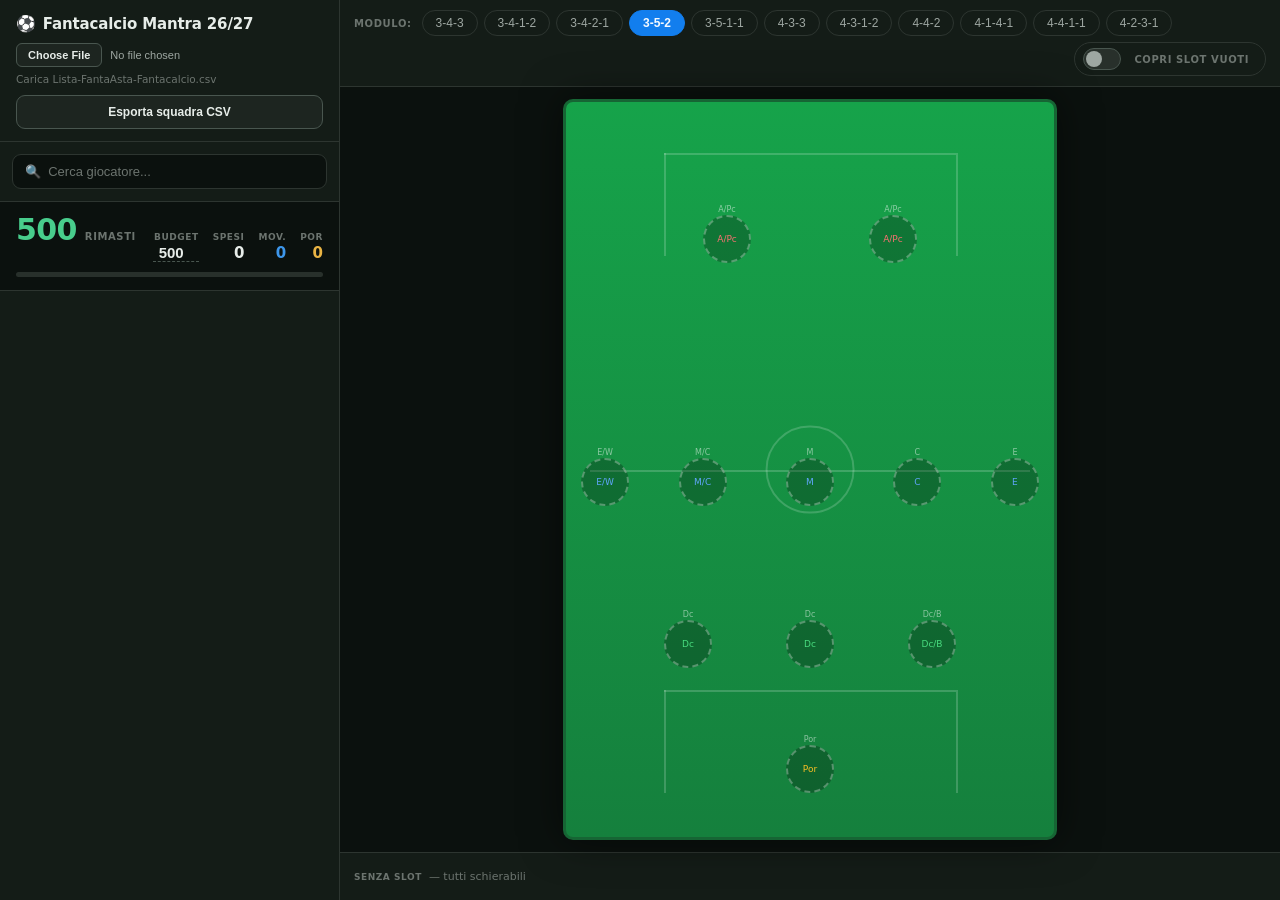
==== index.html @ 02f34074 "Sposta la webapp nella root per GitHub Pages Pages "Deploy from branch" consente solo /root o /docs:" ====
<!DOCTYPE html>
<html lang="it">
<head>
<meta charset="UTF-8">
<meta name="viewport" content="width=device-width, initial-scale=1.0">
<title>Fantacalcio Mantra 26/27</title>
<script src="js/papaparse.min.js"></script>
<link rel="stylesheet" href="styles.css">
</head>
<body>

<!-- ════════════════════ LEFT ════════════════════ -->
<div id="left">
  <div id="left-header">
    <h1>Fantacalcio Mantra 26/27</h1>
    <input type="file" id="file-input" accept=".csv">
    <div id="file-status">Carica Lista-FantaAsta-Fantacalcio.csv</div>
    <button id="export-btn">Esporta squadra CSV</button>
  </div>

  <div id="search-area">
    <input type="text" id="search-input" placeholder="🔍  Cerca giocatore..." autocomplete="off">
    <div id="search-results"></div>
  </div>

  <div id="budget-bar">
    <div id="budget-top">
      <div id="budget-main">
        <div class="bud-val" id="rem-val">500</div>
        <div class="bud-lbl">Rimasti</div>
      </div>
      <div id="budget-side">
        <label class="bud-mini" title="Budget totale (modificabile)">
          <span class="bud-lbl">Budget</span>
          <span class="bud-val"><input id="budget-input" type="number" value="500"></span>
        </label>
        <div class="bud-mini">
          <span class="bud-lbl">Spesi</span>
          <span class="bud-val" id="spent-val">0</span>
        </div>
        <div class="bud-mini" title="Giocatori di movimento">
          <span class="bud-lbl">Mov.</span>
          <span class="bud-val" id="mov-val">0</span>
        </div>
        <div class="bud-mini" title="Portieri">
          <span class="bud-lbl">Por</span>
          <span class="bud-val" id="gk-val">0</span>
        </div>
      </div>
    </div>
    <div id="budget-track"><div id="budget-fill"></div></div>
  </div>

  <div id="roster-list"></div>
  <div id="left-resizer" title="Trascina per allargare"></div>
</div>

<!-- ════════════════════ RIGHT ════════════════════ -->
<div id="right">
  <div id="controls">
    <span>MODULO:</span>
    <button class="fb" data-f="3-4-3">3-4-3</button>
    <button class="fb" data-f="3-4-1-2">3-4-1-2</button>
    <button class="fb" data-f="3-4-2-1">3-4-2-1</button>
    <button class="fb active" data-f="3-5-2">3-5-2</button>
    <button class="fb" data-f="3-5-1-1">3-5-1-1</button>
    <button class="fb" data-f="4-3-3">4-3-3</button>
    <button class="fb" data-f="4-3-1-2">4-3-1-2</button>
    <button class="fb" data-f="4-4-2">4-4-2</button>
    <button class="fb" data-f="4-1-4-1">4-1-4-1</button>
    <button class="fb" data-f="4-4-1-1">4-4-1-1</button>
    <button class="fb" data-f="4-2-3-1">4-2-3-1</button>
    <label id="pf-toggle" title="Se attivo, i polivalenti vengono tirati avanti per riempire slot offensivi vuoti. Se spento, ognuno resta nel ruolo più difensivo possibile.">
      <input type="checkbox" id="pf-check">
      <span class="pf-switch"></span>
      <span class="pf-text">Copri slot vuoti</span>
    </label>
  </div>
  <div id="pitch-wrap"><div id="pitch"></div></div>
  <div id="bench"><span id="bench-lbl">PANCHINA</span></div>
</div>

<!-- ════════════════════ MODAL ════════════════════ -->
<div id="modal">
  <div id="modal-box">
    <div id="modal-title"></div>
    <div id="modal-sub"></div>
    <div id="modal-stats"></div>
    <input id="price-input" type="number" min="1" max="999" placeholder="Prezzo pagato (FM)">
    <div class="mbts">
      <button id="btn-ok">✓ Aggiungi</button>
      <button id="btn-no">✕ Annulla</button>
    </div>
  </div>
</div>


<!-- Moduli JS: script classici, caricati in ordine di dipendenza.
     Niente ES modules così l'app funziona anche aprendo il file col doppio-click. -->
<script src="js/data.js"></script>
<script src="js/formations.js"></script>
<script src="js/assign.js"></script>
<script src="js/render.js"></script>
<script src="js/ui.js"></script>
</body>
</html>
---- styles.css ----
/* ── DESIGN TOKENS (OKLCH, neutri tinti verso il verde del campo) ── */
:root {
  --bg:          oklch(0.17 0.012 160);
  --surface:     oklch(0.215 0.014 160);
  --surface-2:   oklch(0.255 0.015 160);
  --surface-3:   oklch(0.30 0.015 160);
  --border:      oklch(0.32 0.014 160);
  --border-hi:   oklch(0.44 0.02 160);

  --text:        oklch(0.94 0.008 160);
  --text-dim:    oklch(0.72 0.012 160);
  --text-faint:  oklch(0.55 0.012 160);

  --accent:      oklch(0.66 0.15 250);   /* blu: interazione, selezione, focus */
  --accent-hi:   oklch(0.60 0.19 255);
  --gold:        oklch(0.80 0.14 82);    /* oro: crediti / valore */
  --pos:         oklch(0.76 0.15 158);   /* verde: rimasti / positivo */
  --neg:         oklch(0.66 0.20 25);    /* rosso: sforamento / elimina */

  --r-sm: 6px; --r: 9px; --r-lg: 13px;
  --shadow: 0 8px 24px oklch(0.12 0.02 160 / 0.5);
}

* { box-sizing: border-box; margin: 0; padding: 0; }
body {
  font-family: -apple-system, BlinkMacSystemFont, "Segoe UI", system-ui, sans-serif;
  background: var(--bg); color: var(--text);
  display: flex; height: 100vh; overflow: hidden;
  font-variant-numeric: tabular-nums;
  -webkit-font-smoothing: antialiased;
}

/* ── LEFT PANEL ── */
#left { width: 340px; min-width: 300px; max-width: 70vw; background: var(--surface); display: flex; flex-direction: column; border-right: 1px solid var(--border); position: relative; flex-shrink: 0; }
#left-resizer { position: absolute; top: 0; right: -3px; width: 6px; height: 100%; cursor: col-resize; z-index: 30; }
#left-resizer::after { content: ""; position: absolute; inset: 0 2px; background: var(--accent); opacity: 0; transition: opacity 0.15s; }
#left-resizer:hover::after, #left-resizer.dragging::after { opacity: 0.5; }
body.resizing { cursor: col-resize; user-select: none; }

#left-header { padding: 14px 16px 12px; border-bottom: 1px solid var(--border); }
#left-header h1 { font-size: 15px; font-weight: 700; color: var(--text); margin-bottom: 10px; letter-spacing: -0.01em; display: flex; align-items: center; gap: 7px; }
#left-header h1::before { content: "⚽"; font-size: 16px; }
#file-input { width: 100%; font-size: 11px; color: var(--text-dim); cursor: pointer; }
#file-input::file-selector-button {
  margin-right: 8px; padding: 5px 11px; border-radius: var(--r-sm);
  border: 1px solid var(--border-hi); background: var(--surface-2);
  color: var(--text); font-size: 11px; font-weight: 600; cursor: pointer;
  transition: background 0.15s, border-color 0.15s;
}
#file-input::file-selector-button:hover { background: var(--surface-3); border-color: var(--accent); }
#file-status { font-size: 10.5px; color: var(--text-faint); margin-top: 6px; }

#search-area { padding: 12px; border-bottom: 1px solid var(--border); position: relative; }
#search-input {
  width: 100%; padding: 9px 12px; border-radius: var(--r);
  border: 1px solid var(--border); background: var(--bg);
  color: var(--text); font-size: 13px; outline: none;
  transition: border-color 0.15s, box-shadow 0.15s;
}
#search-input::placeholder { color: var(--text-faint); }
#search-input:focus { border-color: var(--accent); box-shadow: 0 0 0 3px oklch(0.66 0.15 250 / 0.18); }
#search-results {
  position: absolute; left: 12px; right: 12px; top: calc(100% - 2px);
  background: var(--surface-2); border: 1px solid var(--border-hi); border-radius: var(--r);
  max-height: 280px; overflow-y: auto; z-index: 50; display: none;
  box-shadow: var(--shadow);
}
#search-results.open { display: block; }
.sr-item {
  padding: 9px 12px; cursor: pointer; border-bottom: 1px solid var(--border);
  display: flex; justify-content: space-between; align-items: center; gap: 8px;
  transition: background 0.12s;
}
.sr-item:last-child { border-bottom: none; }
.sr-item:hover { background: var(--surface-3); }
.sr-name { font-size: 12.5px; font-weight: 600; }
.sr-meta { font-size: 10px; color: var(--text-dim); margin-top: 2px; }
.sr-qta { font-size: 13px; color: var(--gold); font-weight: 700; white-space: nowrap; }
.sr-new { font-size: 9px; font-weight: 700; background: oklch(0.66 0.15 250 / 0.18); color: var(--accent); padding: 1px 6px; border-radius: 10px; }
.sr-rig { font-size: 9px; font-weight: 700; background: oklch(0.80 0.14 82 / 0.16); color: var(--gold); padding: 1px 6px; border-radius: 10px; }

#budget-bar { background: var(--bg); padding: 13px 16px; border-bottom: 1px solid var(--border); display: flex; flex-direction: column; gap: 10px; }
#budget-top { display: flex; align-items: baseline; justify-content: space-between; gap: 12px 16px; flex-wrap: wrap; }
#budget-main { display: flex; align-items: baseline; gap: 8px; min-width: 0; }
#budget-main #rem-val { font-size: 30px; font-weight: 800; line-height: 1; color: var(--pos); letter-spacing: -0.02em; }
#budget-main .bud-lbl { font-size: 10px; }
#budget-side { display: flex; gap: 14px; flex-wrap: wrap; justify-content: flex-end; }
.bud-mini { display: flex; flex-direction: column; align-items: flex-end; gap: 2px; }
.bud-mini .bud-val { font-size: 15px; font-weight: 700; }
.bud-lbl { font-size: 9px; font-weight: 600; letter-spacing: 0.06em; color: var(--text-faint); text-transform: uppercase; }
#spent-val { color: var(--text); }
#mov-val { color: var(--accent); }
#gk-val  { color: var(--gold); }
#budget-input {
  background: transparent; border: none; color: var(--text); font-size: 15px;
  font-weight: 700; width: 46px; text-align: right; padding: 0; outline: none;
  border-bottom: 1px dashed var(--border-hi); cursor: text;
}
#budget-input:focus { border-bottom-color: var(--accent); color: var(--accent); }
#budget-track { height: 5px; border-radius: 3px; background: var(--surface-3); overflow: hidden; }
#budget-fill { height: 100%; width: 0; border-radius: 3px; background: var(--pos); transition: width 0.35s cubic-bezier(0.22,1,0.36,1), background 0.2s; }
#budget-fill.over { background: var(--neg); }

#roster-list { flex: 1; overflow-y: auto; padding: 10px; display: flex; flex-direction: column; gap: 5px; }
.rp {
  display: flex; align-items: center; gap: 8px; padding: 7px 9px;
  background: var(--surface-2); border-radius: var(--r);
  border: 1px solid transparent; transition: border-color 0.15s, background 0.15s;
}
.rp:hover { border-color: var(--border-hi); background: var(--surface-3); }
.rp-badge {
  font-size: 10px; font-weight: 800; padding: 3px 0; border-radius: var(--r-sm);
  min-width: 32px; text-align: center; letter-spacing: 0.02em;
}
.rp-info { flex: 1; min-width: 0; }
.rp-name { font-size: 12px; font-weight: 600; white-space: nowrap; overflow: hidden; text-overflow: ellipsis; }
.rp-sub { font-size: 9.5px; color: var(--text-faint); margin-top: 1px; white-space: nowrap; overflow: hidden; text-overflow: ellipsis; }
.rp-price { font-size: 13px; font-weight: 700; color: var(--gold); white-space: nowrap; }
.rp-price::after { content: "\00a0FM"; font-size: 9px; font-weight: 600; color: var(--text-faint); }
#export-btn {
  margin-top: 10px; width: 100%; background: var(--surface-2); color: var(--text);
  border: 1px solid var(--border-hi); border-radius: var(--r); padding: 9px; font-size: 12px;
  font-weight: 600; cursor: pointer; transition: background 0.15s, border-color 0.15s;
}
#export-btn:hover { background: var(--surface-3); border-color: var(--accent); }
.rp-role { flex-shrink: 0; background: var(--bg); color: var(--text-dim); border: 1px solid var(--border); border-radius: var(--r-sm); font-size: 10px; padding: 3px 4px; cursor: pointer; outline: none; }
.rp-role:hover { border-color: var(--accent); color: var(--text); }
.rp-del { color: var(--text-faint); cursor: pointer; font-size: 17px; padding: 0 3px; line-height: 1; flex-shrink: 0; transition: color 0.12s; }
.rp-del:hover { color: var(--neg); }
.rp-rig { font-size: 8px; font-weight: 700; color: var(--gold); }
.rp-new { font-size: 8px; font-weight: 700; color: var(--accent); }

/* ── RIGHT PANEL ── */
#right { flex: 1; min-width: 0; display: flex; flex-direction: column; overflow: hidden; }

#controls { background: var(--surface); padding: 10px 14px; display: flex; align-items: center; gap: 6px; flex-wrap: wrap; border-bottom: 1px solid var(--border); }
#controls span { font-size: 10px; font-weight: 600; letter-spacing: 0.06em; text-transform: uppercase; color: var(--text-faint); margin-right: 4px; }
.fb {
  padding: 5px 13px; border-radius: 20px; border: 1px solid var(--border);
  background: transparent; color: var(--text-dim); cursor: pointer; font-size: 12px; font-weight: 500;
  transition: color 0.15s, border-color 0.15s, background 0.15s;
}
.fb:hover { border-color: var(--border-hi); color: var(--text); }
.fb.active { background: var(--accent-hi); border-color: var(--accent-hi); color: oklch(0.98 0.01 250); font-weight: 600; }
#pf-toggle { margin-left: auto; display: flex; align-items: center; gap: 9px; font-size: 13px; font-weight: 600; color: var(--text-dim); cursor: pointer; user-select: none; padding: 5px 12px 5px 8px; border-radius: 20px; border: 1px solid var(--border); transition: border-color 0.15s, background 0.15s, color 0.15s; }
#pf-toggle:hover { border-color: var(--border-hi); }
#pf-toggle input { position: absolute; opacity: 0; pointer-events: none; }
.pf-switch { position: relative; flex-shrink: 0; width: 38px; height: 22px; border-radius: 11px; background: var(--surface-3); border: 1px solid var(--border-hi); transition: background 0.2s; }
.pf-switch::after { content: ""; position: absolute; top: 2px; left: 2px; width: 16px; height: 16px; border-radius: 50%; background: var(--text-dim); transition: transform 0.2s cubic-bezier(0.22,1,0.36,1), background 0.2s; }
#pf-toggle:has(#pf-check:checked) { color: var(--text); background: oklch(0.66 0.15 250 / 0.14); border-color: var(--accent); }
#pf-check:checked + .pf-switch { background: var(--accent-hi); border-color: var(--accent-hi); }
#pf-check:checked + .pf-switch::after { transform: translateX(16px); background: oklch(0.98 0.01 250); }
#pf-check:focus-visible + .pf-switch { box-shadow: 0 0 0 3px oklch(0.66 0.15 250 / 0.3); }

#pitch-wrap { flex: 1; min-height: 0; min-width: 0; display: flex; align-items: center; justify-content: center; padding: 12px; background: var(--bg); }
#pitch {
  position: relative; border-radius: 10px; overflow: visible;
  background: linear-gradient(180deg, #16a34a 0%, #15803d 100%);
  border: 3px solid #166534;
  box-shadow: 0 0 40px rgba(0,0,0,0.5);
}

/* pitch lines */
.pline { position: absolute; background: rgba(255,255,255,0.18); }
.pcircle { position: absolute; border: 2px solid rgba(255,255,255,0.18); border-radius: 50%; }

/* player slot */
.pslot { position: absolute; transform: translate(-50%,-50%); display: flex; flex-direction: column; align-items: center; z-index: 10; }
.pslot-role { font-size: 8px; color: rgba(255,255,255,0.5); margin-bottom: 1px; }
.pslot-circle {
  width: 48px; height: 48px; border-radius: 50%;
  border: 2px dashed rgba(255,255,255,0.3);
  background: rgba(0,0,0,0.25);
  display: flex; align-items: center; justify-content: center;
  font-size: 9px; color: rgba(255,255,255,0.35);
  transition: all 0.2s;
}
.pslot.filled .pslot-circle {
  background: #1e3a5f; border: 2px solid #60a5fa; color: #fff;
  font-size: 9px; font-weight: 700; text-align: center; line-height: 1.2;
}
.pslot.filled.oop .pslot-circle { border-color: #f97316; background: #431407; }
.pslot.filled.rig1 .pslot-circle { border-color: #fcd34d; }
.pslot.filled.nuovo .pslot-circle { border-color: #818cf8; }
.pslot-name { font-size: 9px; color: #fff; font-weight: 600; text-shadow: 1px 1px 3px #000; margin-top: 2px; max-width: 58px; text-align: center; white-space: nowrap; overflow: hidden; text-overflow: ellipsis; }
.pslot-price { font-size: 8px; color: #fcd34d; }
.pslot-reserves { display: flex; flex-direction: column; align-items: center; gap: 3px; margin-top: 4px; }
.pslot-res {
  display: flex; align-items: baseline; gap: 5px;
  font-size: 8.5px; color: #e5e7eb; background: rgba(0,0,0,0.6);
  padding: 2px 7px; border-radius: 9px; border: 1px solid rgba(255,255,255,0.15);
  max-width: 132px; line-height: 1.25; cursor: default;
}
.res-name  { font-weight: 600; white-space: nowrap; }
.res-role  { color: #9ca3af; font-weight: 700; white-space: nowrap; }
.res-price { color: #fcd34d; margin-left: auto; white-space: nowrap; }

/* ── BENCH (senza slot) ── */
#bench { background: var(--surface); border-top: 1px solid var(--border); padding: 8px 14px; display: flex; align-items: center; gap: 7px; overflow-x: auto; min-height: 48px; flex-shrink: 0; }
#bench-lbl { font-size: 9px; letter-spacing: 0.06em; text-transform: uppercase; color: var(--text-faint); white-space: nowrap; font-weight: 700; }
.bp {
  background: var(--surface-2); border: 1px solid var(--border); border-radius: var(--r-sm);
  padding: 4px 10px; font-size: 10.5px; white-space: nowrap; flex-shrink: 0;
}
.bp-role { color: var(--accent); font-weight: 700; margin-right: 5px; }
.bp-price { color: var(--gold); }
#bench.has-nofit #bench-lbl { color: var(--neg); }
.bench-count { display: inline-flex; align-items: center; justify-content: center; min-width: 16px; height: 16px; padding: 0 4px; margin-left: 3px; border-radius: 8px; background: var(--neg); color: oklch(0.98 0.01 25); font-size: 9px; font-weight: 800; }
.bp.nofit { background: oklch(0.66 0.20 25 / 0.14); border-color: oklch(0.66 0.20 25 / 0.45); }
.bp.nofit .bp-role { color: var(--neg); }

/* ── MODAL ── */
#modal { display: none; position: fixed; inset: 0; background: oklch(0.12 0.02 160 / 0.72); z-index: 100; align-items: center; justify-content: center; padding: 16px; }
#modal.open { display: flex; }
#modal-box { background: var(--surface); border-radius: var(--r-lg); padding: 22px; width: 320px; max-width: 100%; border: 1px solid var(--border-hi); box-shadow: 0 24px 64px oklch(0.10 0.02 160 / 0.6); }
#modal-title { font-size: 17px; font-weight: 700; color: var(--text); margin-bottom: 2px; letter-spacing: -0.01em; }
#modal-sub { font-size: 11px; color: var(--text-dim); margin-bottom: 14px; }
#modal-stats { font-size: 11px; color: var(--text-dim); margin-bottom: 16px; padding: 10px 12px; background: var(--bg); border: 1px solid var(--border); border-radius: var(--r); line-height: 1.9; }
#modal-stats span { color: var(--text); font-weight: 600; }
#price-input {
  width: 100%; padding: 12px; font-size: 24px; text-align: center;
  border-radius: var(--r); border: 2px solid var(--border); background: var(--bg);
  color: var(--gold); font-weight: 800; margin-bottom: 12px; outline: none;
  transition: border-color 0.15s;
}
#price-input::placeholder { color: var(--text-faint); font-weight: 500; font-size: 15px; }
#price-input:focus { border-color: var(--accent); }
.mbts { display: flex; gap: 8px; }
.mbts button { flex: 1; padding: 11px; border-radius: var(--r); border: none; cursor: pointer; font-size: 14px; font-weight: 700; transition: background 0.15s; }
#btn-ok { background: var(--accent-hi); color: oklch(0.98 0.01 250); }
#btn-ok:hover { background: var(--accent); }
#btn-no { background: var(--surface-3); color: var(--text-dim); }
#btn-no:hover { background: var(--border-hi); color: var(--text); }

/* scrollbar */
::-webkit-scrollbar { width: 6px; height: 6px; }
::-webkit-scrollbar-track { background: transparent; }
::-webkit-scrollbar-thumb { background: var(--border-hi); border-radius: 3px; }
::-webkit-scrollbar-thumb:hover { background: var(--text-faint); }

/* ── RESPONSIVE (asta da telefono) ── */
@media (max-width: 820px) {
  body { flex-direction: column; height: auto; min-height: 100dvh; overflow-y: auto; }
  #left { width: 100% !important; min-width: 0; max-width: none; border-right: none; border-bottom: 1px solid var(--border); }
  #left-resizer { display: none; }
  #roster-list { max-height: 34vh; }
  #right { min-height: 84vh; }
  #controls { position: sticky; top: 0; z-index: 20; }
}
@media (max-width: 400px) {
  #budget-top { flex-direction: column; align-items: stretch; gap: 8px; }
  #budget-side { justify-content: space-between; }
}
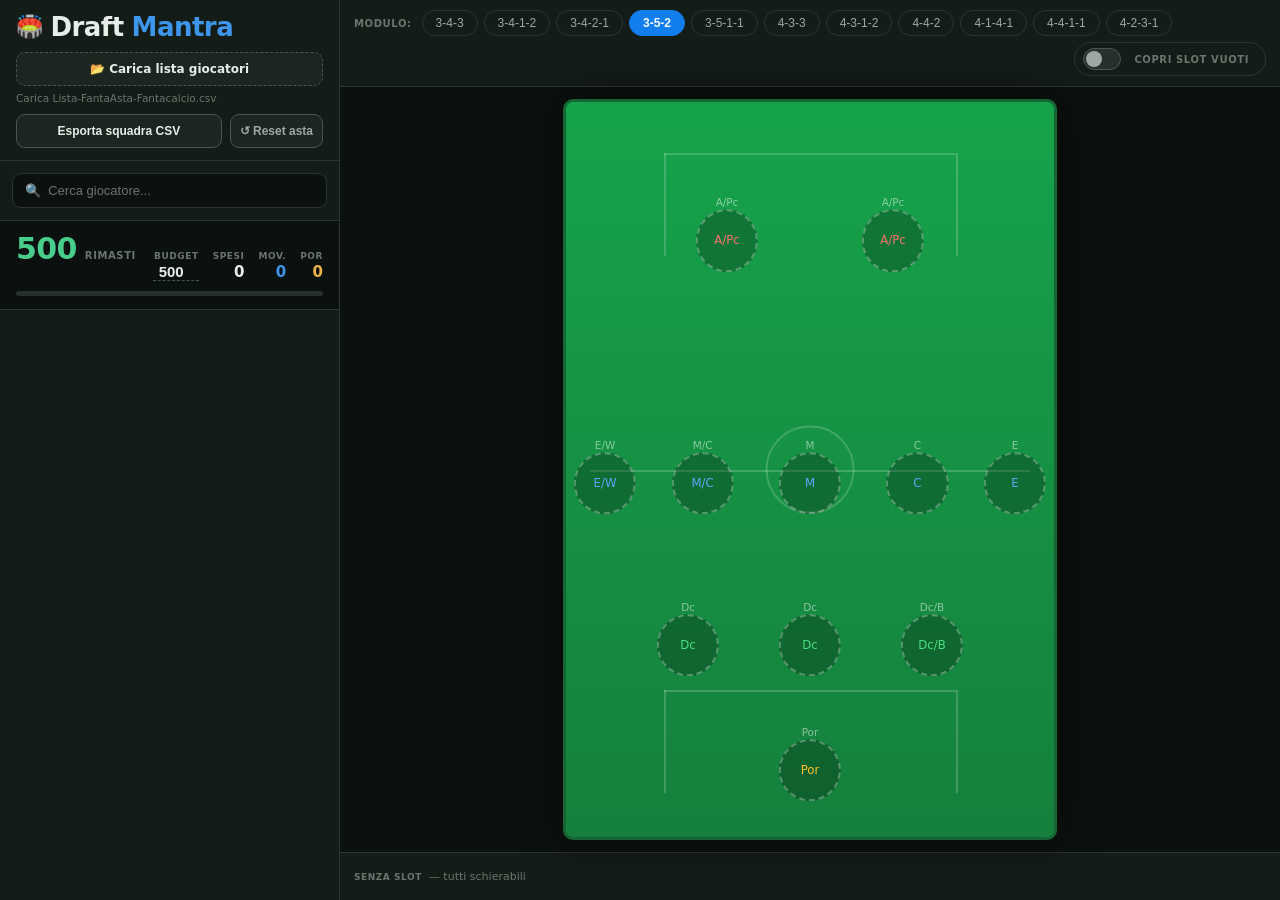
==== commit b37fe0eb: "Rinomina in DraftMantra e rifinisci UI - App rinominata DraftMantra (h1 wordmark due-tono, title, RE" ====
--- a/index.html
+++ b/index.html
@@ -3,7 +3,7 @@
 <head>
 <meta charset="UTF-8">
 <meta name="viewport" content="width=device-width, initial-scale=1.0">
-<title>Fantacalcio Mantra 26/27</title>
+<title>DraftMantra — Asta Fantacalcio Mantra 26/27</title>
 <script src="js/papaparse.min.js"></script>
 <link rel="stylesheet" href="styles.css">
 </head>
@@ -12,10 +12,14 @@
 <!-- ════════════════════ LEFT ════════════════════ -->
 <div id="left">
   <div id="left-header">
-    <h1>Fantacalcio Mantra 26/27</h1>
+    <h1>Draft<span class="mk">Mantra</span></h1>
+    <label id="file-btn" for="file-input">📂 Carica lista giocatori</label>
     <input type="file" id="file-input" accept=".csv">
     <div id="file-status">Carica Lista-FantaAsta-Fantacalcio.csv</div>
-    <button id="export-btn">Esporta squadra CSV</button>
+    <div id="header-actions">
+      <button id="export-btn">Esporta squadra CSV</button>
+      <button id="reset-btn" title="Svuota la rosa e riparti da zero">↺ Reset asta</button>
+    </div>
   </div>
 
   <div id="search-area">
--- a/styles.css
+++ b/styles.css
@@ -38,16 +38,23 @@
 body.resizing { cursor: col-resize; user-select: none; }
 
 #left-header { padding: 14px 16px 12px; border-bottom: 1px solid var(--border); }
-#left-header h1 { font-size: 15px; font-weight: 700; color: var(--text); margin-bottom: 10px; letter-spacing: -0.01em; display: flex; align-items: center; gap: 7px; }
-#left-header h1::before { content: "⚽"; font-size: 16px; }
-#file-input { width: 100%; font-size: 11px; color: var(--text-dim); cursor: pointer; }
-#file-input::file-selector-button {
-  margin-right: 8px; padding: 5px 11px; border-radius: var(--r-sm);
-  border: 1px solid var(--border-hi); background: var(--surface-2);
-  color: var(--text); font-size: 11px; font-weight: 600; cursor: pointer;
+#left-header h1 {
+  font-family: "Avenir Next", "Futura", "Trebuchet MS", var(--font, system-ui), sans-serif;
+  font-size: 26px; font-weight: 800; color: var(--text); margin-bottom: 12px;
+  letter-spacing: -0.02em; display: flex; align-items: center; gap: 8px; line-height: 1;
+}
+#left-header h1::before { content: "🏟️"; font-size: 22px; }
+#left-header h1 .mk { color: var(--accent); }
+/* input file nativo nascosto: apre comunque il dialog cliccando la label */
+#file-input { position: absolute; width: 1px; height: 1px; opacity: 0; overflow: hidden; pointer-events: none; }
+#file-btn {
+  display: flex; align-items: center; justify-content: center; gap: 7px;
+  width: 100%; padding: 9px; border-radius: var(--r);
+  border: 1px dashed var(--border-hi); background: var(--surface-2);
+  color: var(--text); font-size: 12px; font-weight: 600; cursor: pointer;
   transition: background 0.15s, border-color 0.15s;
 }
-#file-input::file-selector-button:hover { background: var(--surface-3); border-color: var(--accent); }
+#file-btn:hover { background: var(--surface-3); border-color: var(--accent); }
 #file-status { font-size: 10.5px; color: var(--text-faint); margin-top: 6px; }
 
 #search-area { padding: 12px; border-bottom: 1px solid var(--border); position: relative; }
@@ -116,13 +123,16 @@
 .rp-name { font-size: 12px; font-weight: 600; white-space: nowrap; overflow: hidden; text-overflow: ellipsis; }
 .rp-sub { font-size: 9.5px; color: var(--text-faint); margin-top: 1px; white-space: nowrap; overflow: hidden; text-overflow: ellipsis; }
 .rp-price { font-size: 13px; font-weight: 700; color: var(--gold); white-space: nowrap; }
-.rp-price::after { content: "\00a0FM"; font-size: 9px; font-weight: 600; color: var(--text-faint); }
-#export-btn {
-  margin-top: 10px; width: 100%; background: var(--surface-2); color: var(--text);
+.rp-price::after { content: " FM"; white-space: pre; font-size: 9px; font-weight: 600; color: var(--text-faint); }
+#header-actions { display: flex; gap: 8px; margin-top: 10px; }
+#export-btn, #reset-btn {
+  flex: 1; background: var(--surface-2); color: var(--text);
   border: 1px solid var(--border-hi); border-radius: var(--r); padding: 9px; font-size: 12px;
-  font-weight: 600; cursor: pointer; transition: background 0.15s, border-color 0.15s;
+  font-weight: 600; cursor: pointer; transition: background 0.15s, border-color 0.15s, color 0.15s;
 }
 #export-btn:hover { background: var(--surface-3); border-color: var(--accent); }
+#reset-btn { flex: 0 0 auto; color: var(--text-dim); }
+#reset-btn:hover { background: oklch(0.66 0.20 25 / 0.14); border-color: var(--neg); color: var(--neg); }
 .rp-role { flex-shrink: 0; background: var(--bg); color: var(--text-dim); border: 1px solid var(--border); border-radius: var(--r-sm); font-size: 10px; padding: 3px 4px; cursor: pointer; outline: none; }
 .rp-role:hover { border-color: var(--accent); color: var(--text); }
 .rp-del { color: var(--text-faint); cursor: pointer; font-size: 17px; padding: 0 3px; line-height: 1; flex-shrink: 0; transition: color 0.12s; }
@@ -154,6 +164,7 @@
 
 #pitch-wrap { flex: 1; min-height: 0; min-width: 0; display: flex; align-items: center; justify-content: center; padding: 12px; background: var(--bg); }
 #pitch {
+  --scale: 1;   /* impostata da renderPitch in base alla dimensione del campo */
   position: relative; border-radius: 10px; overflow: visible;
   background: linear-gradient(180deg, #16a34a 0%, #15803d 100%);
   border: 3px solid #166534;
@@ -166,30 +177,30 @@
 
 /* player slot */
 .pslot { position: absolute; transform: translate(-50%,-50%); display: flex; flex-direction: column; align-items: center; z-index: 10; }
-.pslot-role { font-size: 8px; color: rgba(255,255,255,0.5); margin-bottom: 1px; }
+.pslot-role { font-size: calc(8px * var(--scale)); color: rgba(255,255,255,0.5); margin-bottom: 1px; }
 .pslot-circle {
-  width: 48px; height: 48px; border-radius: 50%;
+  width: calc(48px * var(--scale)); height: calc(48px * var(--scale)); border-radius: 50%;
   border: 2px dashed rgba(255,255,255,0.3);
   background: rgba(0,0,0,0.25);
   display: flex; align-items: center; justify-content: center;
-  font-size: 9px; color: rgba(255,255,255,0.35);
-  transition: all 0.2s;
+  font-size: calc(9px * var(--scale)); color: rgba(255,255,255,0.35);
+  transition: background 0.2s, border-color 0.2s;
 }
 .pslot.filled .pslot-circle {
   background: #1e3a5f; border: 2px solid #60a5fa; color: #fff;
-  font-size: 9px; font-weight: 700; text-align: center; line-height: 1.2;
+  font-size: calc(9px * var(--scale)); font-weight: 700; text-align: center; line-height: 1.2;
 }
 .pslot.filled.oop .pslot-circle { border-color: #f97316; background: #431407; }
 .pslot.filled.rig1 .pslot-circle { border-color: #fcd34d; }
 .pslot.filled.nuovo .pslot-circle { border-color: #818cf8; }
-.pslot-name { font-size: 9px; color: #fff; font-weight: 600; text-shadow: 1px 1px 3px #000; margin-top: 2px; max-width: 58px; text-align: center; white-space: nowrap; overflow: hidden; text-overflow: ellipsis; }
-.pslot-price { font-size: 8px; color: #fcd34d; }
-.pslot-reserves { display: flex; flex-direction: column; align-items: center; gap: 3px; margin-top: 4px; }
+.pslot-name { font-size: calc(9.5px * var(--scale)); color: #fff; font-weight: 600; text-shadow: 1px 1px 3px #000; margin-top: calc(2px * var(--scale)); max-width: calc(64px * var(--scale)); text-align: center; white-space: nowrap; overflow: hidden; text-overflow: ellipsis; }
+.pslot-price { font-size: calc(8px * var(--scale)); color: #fcd34d; }
+.pslot-reserves { display: flex; flex-direction: column; align-items: center; gap: calc(3px * var(--scale)); margin-top: calc(4px * var(--scale)); }
 .pslot-res {
-  display: flex; align-items: baseline; gap: 5px;
-  font-size: 8.5px; color: #e5e7eb; background: rgba(0,0,0,0.6);
-  padding: 2px 7px; border-radius: 9px; border: 1px solid rgba(255,255,255,0.15);
-  max-width: 132px; line-height: 1.25; cursor: default;
+  display: flex; align-items: baseline; gap: calc(5px * var(--scale));
+  font-size: calc(8.5px * var(--scale)); color: #e5e7eb; background: rgba(0,0,0,0.6);
+  padding: calc(2px * var(--scale)) calc(7px * var(--scale)); border-radius: 9px; border: 1px solid rgba(255,255,255,0.15);
+  max-width: calc(132px * var(--scale)); line-height: 1.25; cursor: default;
 }
 .res-name  { font-weight: 600; white-space: nowrap; }
 .res-role  { color: #9ca3af; font-weight: 700; white-space: nowrap; }
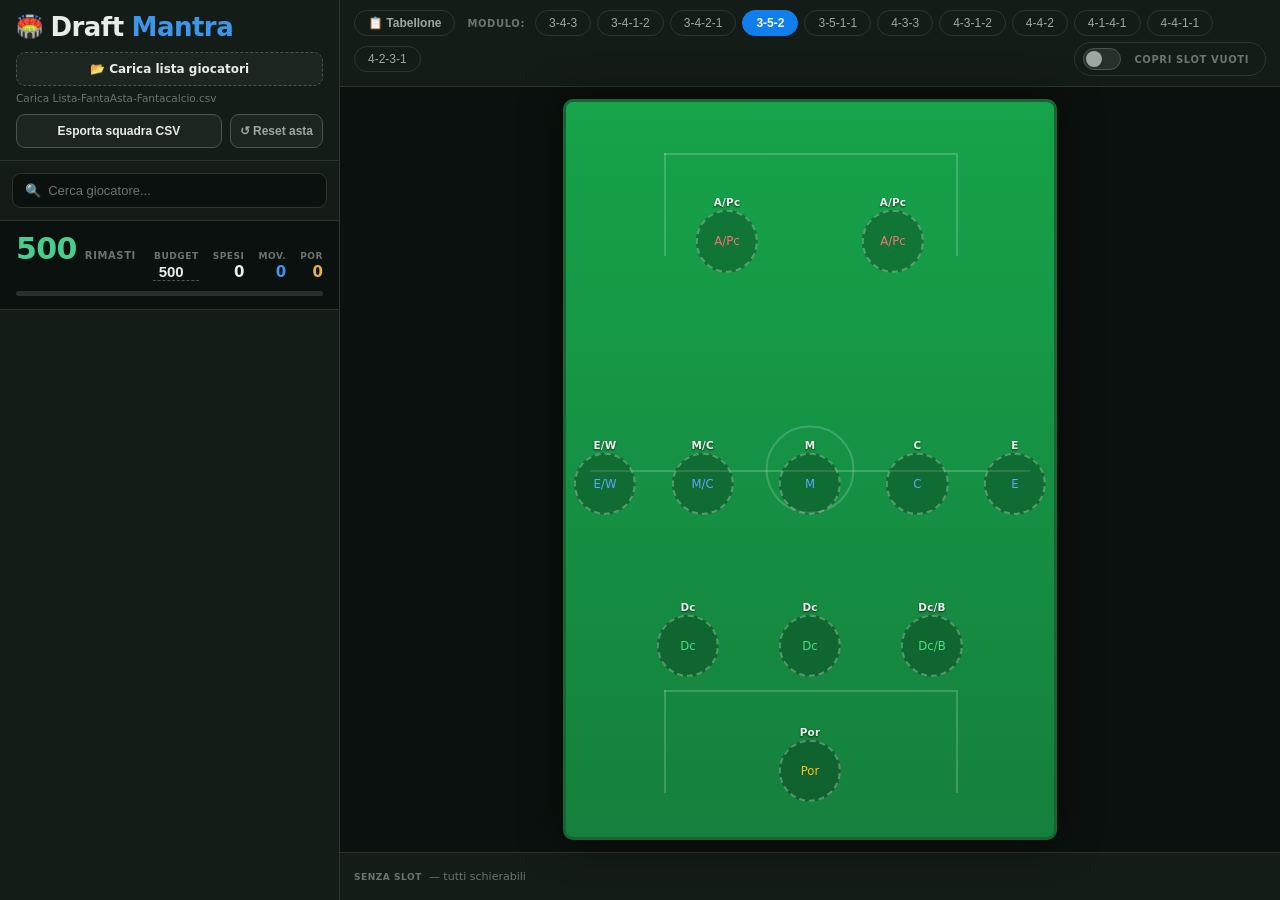
==== commit f4d7367e: "Tabellone: bozza vista giocatori per ruolo Nuova vista a schermo intero (bottone 📋 Tabellone) con i " ====
--- a/index.html
+++ b/index.html
@@ -62,6 +62,7 @@
 <!-- ════════════════════ RIGHT ════════════════════ -->
 <div id="right">
   <div id="controls">
+    <button id="board-open" title="Tabellone: tutti i giocatori per ruolo, da spuntare durante l'asta">📋 Tabellone</button>
     <span>MODULO:</span>
     <button class="fb" data-f="3-4-3">3-4-3</button>
     <button class="fb" data-f="3-4-1-2">3-4-1-2</button>
@@ -99,6 +100,24 @@
 </div>
 
 
+<!-- ════════════════════ TABELLONE (vista a schermo intero) ════════════════════ -->
+<div id="board">
+  <div id="board-bar">
+    <button id="board-close">← Campo</button>
+    <div id="board-title">Tabellone <span class="mk">— giocatori per ruolo</span></div>
+    <label id="board-n-lbl" title="Quanti giocatori mostrare per ogni ruolo">
+      Per ruolo:
+      <input id="board-n" type="number" min="1" max="300" value="20">
+    </label>
+    <div id="board-legend">
+      <span class="bl-item"><i class="bl-dot avail"></i>disponibile</span>
+      <span class="bl-item"><i class="bl-dot mine"></i>mio</span>
+      <span class="bl-item"><i class="bl-dot out"></i>preso</span>
+    </div>
+  </div>
+  <div id="board-grid"></div>
+</div>
+
 <!-- Moduli JS: script classici, caricati in ordine di dipendenza.
      Niente ES modules così l'app funziona anche aprendo il file col doppio-click. -->
 <script src="js/data.js"></script>
@@ -106,5 +125,6 @@
 <script src="js/assign.js"></script>
 <script src="js/render.js"></script>
 <script src="js/ui.js"></script>
+<script src="js/board.js"></script>
 </body>
 </html>
--- a/styles.css
+++ b/styles.css
@@ -122,8 +122,14 @@
 .rp-info { flex: 1; min-width: 0; }
 .rp-name { font-size: 12px; font-weight: 600; white-space: nowrap; overflow: hidden; text-overflow: ellipsis; }
 .rp-sub { font-size: 9.5px; color: var(--text-faint); margin-top: 1px; white-space: nowrap; overflow: hidden; text-overflow: ellipsis; }
-.rp-price { font-size: 13px; font-weight: 700; color: var(--gold); white-space: nowrap; }
+.rp-price { font-size: 13px; font-weight: 700; color: var(--gold); white-space: nowrap; cursor: pointer; border-bottom: 1px dashed transparent; }
+.rp-price:hover { border-bottom-color: var(--border-hi); }
 .rp-price::after { content: " FM"; white-space: pre; font-size: 9px; font-weight: 600; color: var(--text-faint); }
+.rp-price-input {
+  width: 52px; font-size: 13px; font-weight: 700; color: var(--gold);
+  background: var(--bg); border: 1px solid var(--accent); border-radius: var(--r-sm);
+  text-align: right; padding: 2px 4px; outline: none;
+}
 #header-actions { display: flex; gap: 8px; margin-top: 10px; }
 #export-btn, #reset-btn {
   flex: 1; background: var(--surface-2); color: var(--text);
@@ -177,7 +183,7 @@
 
 /* player slot */
 .pslot { position: absolute; transform: translate(-50%,-50%); display: flex; flex-direction: column; align-items: center; z-index: 10; }
-.pslot-role { font-size: calc(8px * var(--scale)); color: rgba(255,255,255,0.5); margin-bottom: 1px; }
+.pslot-role { font-size: calc(8px * var(--scale)); font-weight: 700; color: rgba(255,255,255,0.92); text-shadow: 0 1px 2px rgba(0,0,0,0.7); margin-bottom: 2px; letter-spacing: 0.02em; }
 .pslot-circle {
   width: calc(48px * var(--scale)); height: calc(48px * var(--scale)); border-radius: 50%;
   border: 2px dashed rgba(255,255,255,0.3);
@@ -194,7 +200,6 @@
 .pslot.filled.rig1 .pslot-circle { border-color: #fcd34d; }
 .pslot.filled.nuovo .pslot-circle { border-color: #818cf8; }
 .pslot-name { font-size: calc(9.5px * var(--scale)); color: #fff; font-weight: 600; text-shadow: 1px 1px 3px #000; margin-top: calc(2px * var(--scale)); max-width: calc(64px * var(--scale)); text-align: center; white-space: nowrap; overflow: hidden; text-overflow: ellipsis; }
-.pslot-price { font-size: calc(8px * var(--scale)); color: #fcd34d; }
 .pslot-reserves { display: flex; flex-direction: column; align-items: center; gap: calc(3px * var(--scale)); margin-top: calc(4px * var(--scale)); }
 .pslot-res {
   display: flex; align-items: baseline; gap: calc(5px * var(--scale));
@@ -203,8 +208,7 @@
   max-width: calc(132px * var(--scale)); line-height: 1.25; cursor: default;
 }
 .res-name  { font-weight: 600; white-space: nowrap; }
-.res-role  { color: #9ca3af; font-weight: 700; white-space: nowrap; }
-.res-price { color: #fcd34d; margin-left: auto; white-space: nowrap; }
+.res-role  { color: #9ca3af; font-weight: 700; white-space: nowrap; margin-left: auto; }
 
 /* ── BENCH (senza slot) ── */
 #bench { background: var(--surface); border-top: 1px solid var(--border); padding: 8px 14px; display: flex; align-items: center; gap: 7px; overflow-x: auto; min-height: 48px; flex-shrink: 0; }
@@ -243,6 +247,96 @@
 #btn-no { background: var(--surface-3); color: var(--text-dim); }
 #btn-no:hover { background: var(--border-hi); color: var(--text); }
 
+/* ── TABELLONE (vista a schermo intero) ── */
+#board-open {
+  padding: 5px 13px; border-radius: 20px; border: 1px solid var(--border);
+  background: transparent; color: var(--text-dim); cursor: pointer; font-size: 12px;
+  font-weight: 600; margin-right: 6px; transition: color 0.15s, border-color 0.15s, background 0.15s;
+}
+#board-open:hover { border-color: var(--accent); color: var(--text); background: oklch(0.66 0.15 250 / 0.12); }
+
+#board { display: none; position: fixed; inset: 0; z-index: 90; background: var(--bg); flex-direction: column; }
+#board.open { display: flex; }
+
+#board-bar {
+  display: flex; align-items: center; gap: 16px; padding: 12px 18px;
+  background: var(--surface); border-bottom: 1px solid var(--border); flex-shrink: 0; flex-wrap: wrap;
+}
+#board-close {
+  background: var(--surface-2); color: var(--text); border: 1px solid var(--border-hi);
+  border-radius: var(--r); padding: 8px 14px; font-size: 13px; font-weight: 600; cursor: pointer;
+  transition: background 0.15s, border-color 0.15s;
+}
+#board-close:hover { background: var(--surface-3); border-color: var(--accent); }
+#board-title { font-size: 17px; font-weight: 800; letter-spacing: -0.01em; }
+#board-title .mk { color: var(--text-faint); font-weight: 600; font-size: 13px; }
+#board-n-lbl { display: flex; align-items: center; gap: 7px; font-size: 11px; font-weight: 600; color: var(--text-dim); text-transform: uppercase; letter-spacing: 0.04em; }
+#board-n {
+  width: 58px; background: var(--bg); border: 1px solid var(--border); border-radius: var(--r-sm);
+  color: var(--text); font-size: 14px; font-weight: 700; text-align: center; padding: 5px 4px; outline: none;
+}
+#board-n:focus { border-color: var(--accent); }
+#board-legend { display: flex; gap: 14px; margin-left: auto; }
+.bl-item { display: flex; align-items: center; gap: 5px; font-size: 10.5px; color: var(--text-dim); }
+.bl-dot { width: 10px; height: 10px; border-radius: 3px; flex-shrink: 0; }
+.bl-dot.avail { background: var(--surface-3); border: 1px solid var(--border-hi); }
+.bl-dot.mine  { background: var(--pos); }
+.bl-dot.out   { background: var(--neg); }
+
+#board-grid { flex: 1; min-height: 0; display: flex; gap: 8px; padding: 12px; overflow-x: auto; }
+.board-empty { margin: auto; color: var(--text-faint); font-size: 14px; }
+
+.bcol {
+  --rc: #9ca3af;
+  flex: 1 0 150px; min-width: 150px; max-width: 260px;
+  display: flex; flex-direction: column; min-height: 0;
+  background: var(--surface); border: 1px solid var(--border); border-radius: var(--r); overflow: hidden;
+}
+.bcol-head {
+  display: flex; align-items: center; gap: 6px; padding: 8px 10px; flex-shrink: 0;
+  background: color-mix(in oklch, var(--rc) 18%, var(--surface));
+  border-bottom: 2px solid var(--rc);
+}
+.bcol-name { font-size: 12px; font-weight: 800; color: var(--text); letter-spacing: -0.01em; }
+.bcol-role { font-size: 9px; font-weight: 700; color: var(--rc); background: oklch(0 0 0 / 0.2); padding: 1px 5px; border-radius: 8px; }
+.bcol-count { margin-left: auto; font-size: 11px; font-weight: 700; color: var(--text-faint); }
+.bcol-body { flex: 1; overflow-y: auto; padding: 5px; display: flex; flex-direction: column; gap: 3px; }
+
+.brow {
+  display: flex; align-items: center; gap: 6px; padding: 5px 8px; cursor: pointer;
+  background: var(--surface-2); border: 1px solid transparent; border-radius: var(--r-sm);
+  transition: border-color 0.12s, background 0.12s;
+}
+.brow:hover { border-color: var(--accent); background: var(--surface-3); }
+.brow-name { flex: 1; min-width: 0; font-size: 12px; font-weight: 600; white-space: nowrap; overflow: hidden; text-overflow: ellipsis; }
+.brow-roles { font-size: 8.5px; font-weight: 700; color: var(--rc, var(--text-faint)); background: oklch(0 0 0 / 0.22); padding: 1px 5px; border-radius: 7px; white-space: nowrap; flex-shrink: 0; letter-spacing: 0.02em; }
+.brow-qta { font-size: 12px; font-weight: 700; color: var(--gold); white-space: nowrap; }
+.brow-rig { font-size: 8px; font-weight: 800; color: var(--gold); margin-left: 4px; }
+.brow-new { font-size: 8px; font-weight: 800; color: var(--accent); margin-left: 3px; }
+.brow-tag { font-size: 8px; font-weight: 800; padding: 1px 5px; border-radius: 8px; letter-spacing: 0.04em; }
+.brow-tag.mine { background: oklch(0.76 0.15 158 / 0.22); color: var(--pos); }
+.brow-tag.out  { background: oklch(0.66 0.20 25 / 0.2); color: var(--neg); }
+
+.brow.mine { background: oklch(0.76 0.15 158 / 0.12); border-color: oklch(0.76 0.15 158 / 0.4); }
+.brow.mine .brow-name { color: var(--pos); }
+.brow.taken { background: oklch(0.66 0.20 25 / 0.1); border-color: oklch(0.66 0.20 25 / 0.35); }
+.brow.taken .brow-name { text-decoration: line-through; text-decoration-color: var(--neg); color: var(--neg); }
+.brow.taken .brow-qta { color: var(--neg); opacity: 0.7; }
+
+#board-pop {
+  display: none; position: fixed; z-index: 120; min-width: 180px;
+  background: var(--surface); border: 1px solid var(--border-hi); border-radius: var(--r);
+  box-shadow: var(--shadow); padding: 6px; flex-direction: column; gap: 4px;
+}
+.bpop-head { padding: 6px 8px 8px; border-bottom: 1px solid var(--border); margin-bottom: 4px; font-size: 13px; font-weight: 700; display: flex; flex-direction: column; gap: 2px; }
+.bpop-head span { font-size: 10px; font-weight: 500; color: var(--text-faint); }
+#board-pop button {
+  text-align: left; background: var(--surface-2); color: var(--text); border: 1px solid transparent;
+  border-radius: var(--r-sm); padding: 8px 10px; font-size: 12.5px; font-weight: 600; cursor: pointer;
+  transition: background 0.12s, border-color 0.12s;
+}
+#board-pop button:hover { background: var(--surface-3); border-color: var(--accent); }
+
 /* scrollbar */
 ::-webkit-scrollbar { width: 6px; height: 6px; }
 ::-webkit-scrollbar-track { background: transparent; }
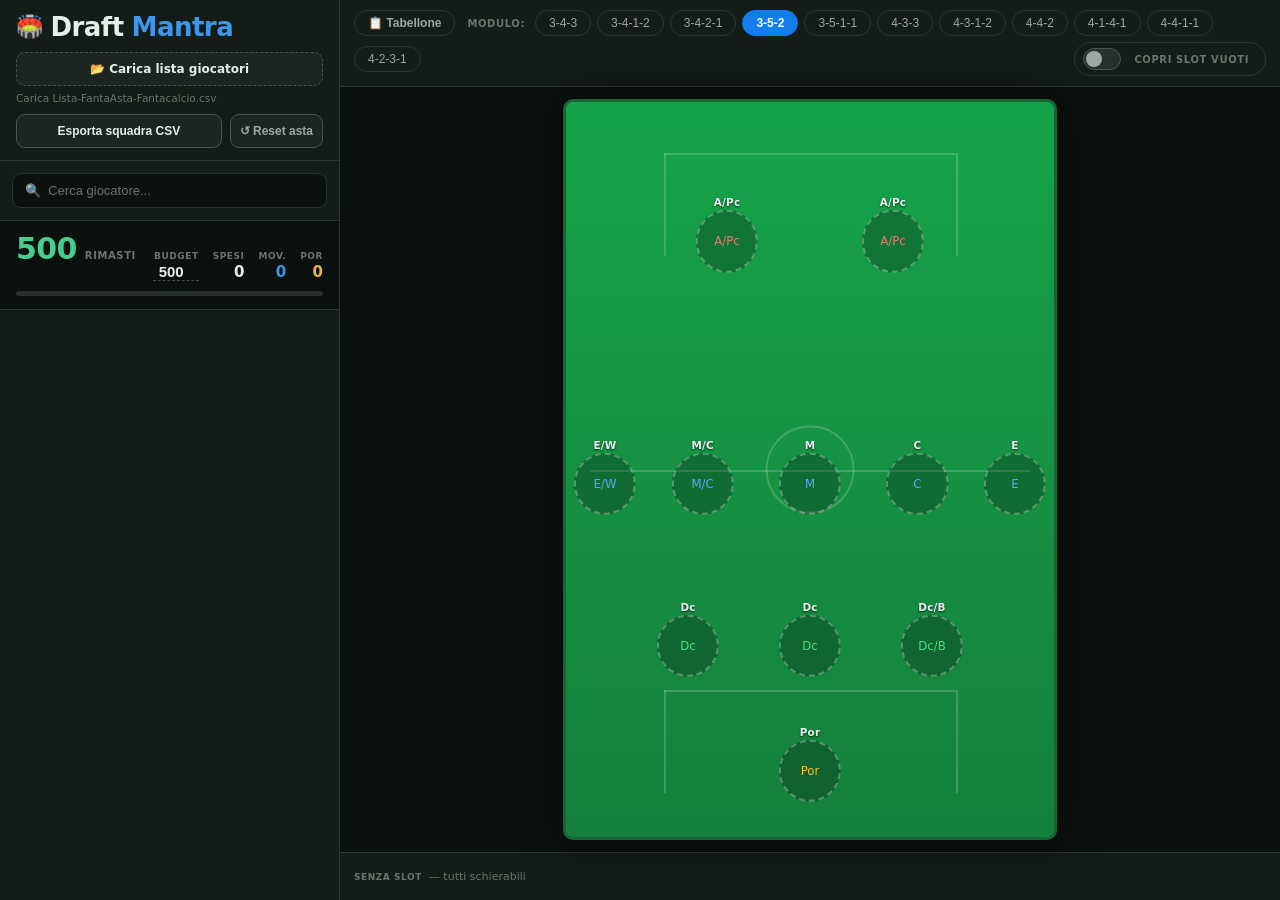
==== commit 1976f6de: "Tabellone: modalità obiettivo + colonna Consigli + fallback file input Co-Authored-By: Claude Sonnet" ====
--- a/index.html
+++ b/index.html
@@ -109,8 +109,30 @@
       Per ruolo:
       <input id="board-n" type="number" min="1" max="300" value="20">
     </label>
+    <label id="board-sort-lbl" title="Ordina i giocatori per questa statistica">
+      Ordina:
+      <select id="board-sort">
+        <option value="qta">Qt.A</option>
+        <option value="fm">FM</option>
+        <option value="mv">Mv (D-Factor)</option>
+        <option value="pv">Pv (presenze)</option>
+        <option value="xg">xG</option>
+        <option value="xa">xA</option>
+        <option value="gol">Gol</option>
+        <option value="efficienza">Efficienza</option>
+        <option value="xgdiff">xG_diff ↑ (buy)</option>
+      </select>
+    </label>
+    <div id="board-layout" title="Layout tabellone">
+      <button data-l="rows">▤ Verticale</button>
+      <button data-l="cols">▥ Colonne</button>
+    </div>
+    <button id="board-target-btn" title="Modalità punta: click su un giocatore lo segna come obiettivo">🎯 Punta</button>
+    <label id="consigli-btn" for="consigli-input" title="Carica Lista_Consigli_2627.csv (usa solo se non hai un server locale)">📥 Consigli</label>
+    <input type="file" id="consigli-input" accept=".csv">
     <div id="board-legend">
       <span class="bl-item"><i class="bl-dot avail"></i>disponibile</span>
+      <span class="bl-item"><i class="bl-dot target"></i>obiettivo</span>
       <span class="bl-item"><i class="bl-dot mine"></i>mio</span>
       <span class="bl-item"><i class="bl-dot out"></i>preso</span>
     </div>
--- a/styles.css
+++ b/styles.css
@@ -84,6 +84,7 @@
 .sr-meta { font-size: 10px; color: var(--text-dim); margin-top: 2px; }
 .sr-qta { font-size: 13px; color: var(--gold); font-weight: 700; white-space: nowrap; }
 .sr-new { font-size: 9px; font-weight: 700; background: oklch(0.66 0.15 250 / 0.18); color: var(--accent); padding: 1px 6px; border-radius: 10px; }
+.sr-stats { font-size: 9.5px; color: var(--text-faint); margin-top: 3px; }
 .sr-rig { font-size: 9px; font-weight: 700; background: oklch(0.80 0.14 82 / 0.16); color: var(--gold); padding: 1px 6px; border-radius: 10px; }
 
 #budget-bar { background: var(--bg); padding: 13px 16px; border-bottom: 1px solid var(--border); display: flex; flex-direction: column; gap: 10px; }
@@ -270,7 +271,12 @@
 #board-close:hover { background: var(--surface-3); border-color: var(--accent); }
 #board-title { font-size: 17px; font-weight: 800; letter-spacing: -0.01em; }
 #board-title .mk { color: var(--text-faint); font-weight: 600; font-size: 13px; }
-#board-n-lbl { display: flex; align-items: center; gap: 7px; font-size: 11px; font-weight: 600; color: var(--text-dim); text-transform: uppercase; letter-spacing: 0.04em; }
+#board-n-lbl, #board-sort-lbl { display: flex; align-items: center; gap: 7px; font-size: 11px; font-weight: 600; color: var(--text-dim); text-transform: uppercase; letter-spacing: 0.04em; }
+#board-sort {
+  background: var(--bg); border: 1px solid var(--border); border-radius: var(--r-sm);
+  color: var(--text); font-size: 12px; font-weight: 600; padding: 5px 8px; outline: none; cursor: pointer;
+}
+#board-sort:focus { border-color: var(--accent); }
 #board-n {
   width: 58px; background: var(--bg); border: 1px solid var(--border); border-radius: var(--r-sm);
   color: var(--text); font-size: 14px; font-weight: 700; text-align: center; padding: 5px 4px; outline: none;
@@ -283,8 +289,35 @@
 .bl-dot.mine  { background: var(--pos); }
 .bl-dot.out   { background: var(--neg); }
 
-#board-grid { flex: 1; min-height: 0; display: flex; gap: 8px; padding: 12px; overflow-x: auto; }
-.board-empty { margin: auto; color: var(--text-faint); font-size: 14px; }
+#board-grid { flex: 1; min-height: 0; padding: 12px; }
+#board-grid.cols { display: flex; gap: 8px; overflow-x: auto; }
+#board-grid.rows { display: block; overflow-y: auto; }
+.board-empty { margin: auto; text-align: center; padding-top: 40px; color: var(--text-faint); font-size: 14px; }
+
+/* toggle layout */
+#board-layout { display: inline-flex; border: 1px solid var(--border); border-radius: var(--r); overflow: hidden; }
+#board-layout button {
+  background: var(--surface-2); color: var(--text-dim); border: none; cursor: pointer;
+  font-size: 12px; font-weight: 600; padding: 7px 12px; transition: background 0.15s, color 0.15s;
+}
+#board-layout button + button { border-left: 1px solid var(--border); }
+#board-layout button:hover { color: var(--text); }
+#board-layout button.active { background: var(--accent-hi); color: oklch(0.98 0.01 250); }
+
+/* vista verticale: sezioni impilate */
+.bsec { --rc: #9ca3af; margin-bottom: 16px; }
+.bsec-head {
+  position: sticky; top: -12px; z-index: 5;
+  display: flex; align-items: center; gap: 8px; padding: 8px 12px; margin-bottom: 6px;
+  background: color-mix(in oklch, var(--rc) 20%, var(--surface));
+  border-left: 4px solid var(--rc); border-radius: var(--r-sm);
+  backdrop-filter: blur(4px);
+}
+.bsec-name { font-size: 13px; font-weight: 800; letter-spacing: 0.02em; }
+.bsec-role { font-size: 9px; font-weight: 700; color: var(--rc); background: oklch(0 0 0 / 0.22); padding: 1px 6px; border-radius: 8px; }
+.bsec-count { margin-left: auto; font-size: 11px; font-weight: 700; color: var(--text-faint); }
+.bsec-grid { columns: 3 200px; column-gap: 6px; }
+.bsec-grid .brow { break-inside: avoid; margin-bottom: 4px; }
 
 .bcol {
   --rc: #9ca3af;
@@ -311,17 +344,40 @@
 .brow-name { flex: 1; min-width: 0; font-size: 12px; font-weight: 600; white-space: nowrap; overflow: hidden; text-overflow: ellipsis; }
 .brow-roles { font-size: 8.5px; font-weight: 700; color: var(--rc, var(--text-faint)); background: oklch(0 0 0 / 0.22); padding: 1px 5px; border-radius: 7px; white-space: nowrap; flex-shrink: 0; letter-spacing: 0.02em; }
 .brow-qta { font-size: 12px; font-weight: 700; color: var(--gold); white-space: nowrap; }
+.brow-sub { font-size: 8px; font-weight: 500; color: var(--text-faint); margin-left: 2px; vertical-align: baseline; }
 .brow-rig { font-size: 8px; font-weight: 800; color: var(--gold); margin-left: 4px; }
 .brow-new { font-size: 8px; font-weight: 800; color: var(--accent); margin-left: 3px; }
 .brow-tag { font-size: 8px; font-weight: 800; padding: 1px 5px; border-radius: 8px; letter-spacing: 0.04em; }
 .brow-tag.mine { background: oklch(0.76 0.15 158 / 0.22); color: var(--pos); }
 .brow-tag.out  { background: oklch(0.66 0.20 25 / 0.2); color: var(--neg); }
 
+.brow.target { background: oklch(0.80 0.14 82 / 0.13); border-color: oklch(0.80 0.14 82 / 0.45); }
+.brow.target .brow-name { text-decoration: underline; text-decoration-style: dotted; text-decoration-color: var(--gold); color: var(--gold); }
 .brow.mine { background: oklch(0.76 0.15 158 / 0.12); border-color: oklch(0.76 0.15 158 / 0.4); }
 .brow.mine .brow-name { color: var(--pos); }
+.bl-dot.target { background: var(--gold); }
+#board-target-btn {
+  padding: 7px 14px; border-radius: var(--r); border: 1px solid var(--border);
+  background: var(--surface-2); color: var(--text-dim); cursor: pointer;
+  font-size: 12px; font-weight: 600; transition: background 0.15s, border-color 0.15s, color 0.15s;
+}
+#board-target-btn:hover { border-color: var(--gold); color: var(--gold); }
+#board-target-btn.active { background: oklch(0.80 0.14 82 / 0.18); border-color: var(--gold); color: var(--gold); }
+#consigli-input { position: absolute; width: 1px; height: 1px; opacity: 0; overflow: hidden; pointer-events: none; }
+#consigli-btn {
+  display: none; padding: 7px 14px; border-radius: var(--r); border: 1px solid oklch(0.66 0.18 290 / 0.5);
+  background: var(--surface-2); color: #a78bfa; cursor: pointer;
+  font-size: 12px; font-weight: 600; transition: background 0.15s, border-color 0.15s;
+}
+#consigli-btn.visible { display: inline-flex; align-items: center; }
+#consigli-btn:hover { background: oklch(0.66 0.18 290 / 0.1); border-color: #a78bfa; }
+#board-grid.target-mode .brow:not(.mine):not(.taken) { cursor: crosshair; }
 .brow.taken { background: oklch(0.66 0.20 25 / 0.1); border-color: oklch(0.66 0.20 25 / 0.35); }
 .brow.taken .brow-name { text-decoration: line-through; text-decoration-color: var(--neg); color: var(--neg); }
 .brow.taken .brow-qta { color: var(--neg); opacity: 0.7; }
+
+.bcol-consigli { border-color: oklch(0.66 0.18 290 / 0.5); }
+.bsec-consigli .bsec-head { background: color-mix(in oklch, #a78bfa 15%, var(--surface)); border-left-color: #a78bfa; }
 
 #board-pop {
   display: none; position: fixed; z-index: 120; min-width: 180px;
